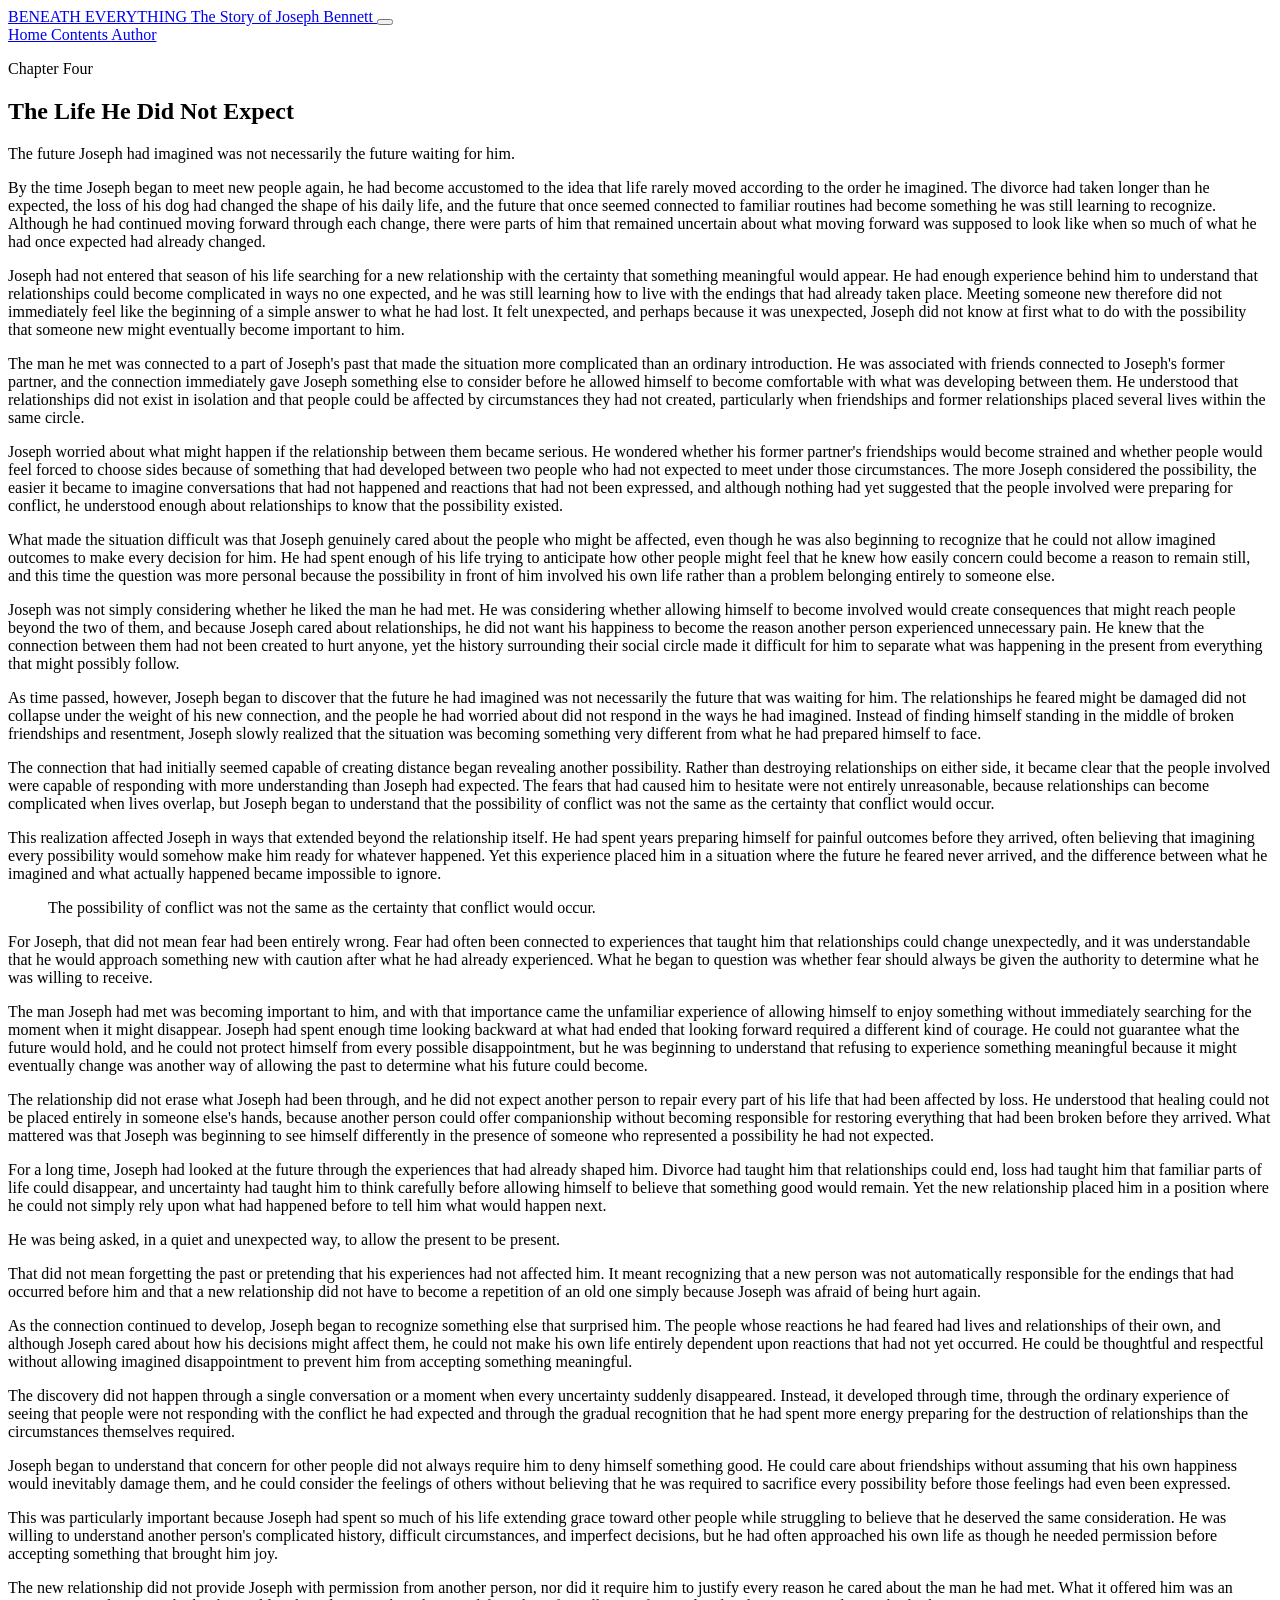
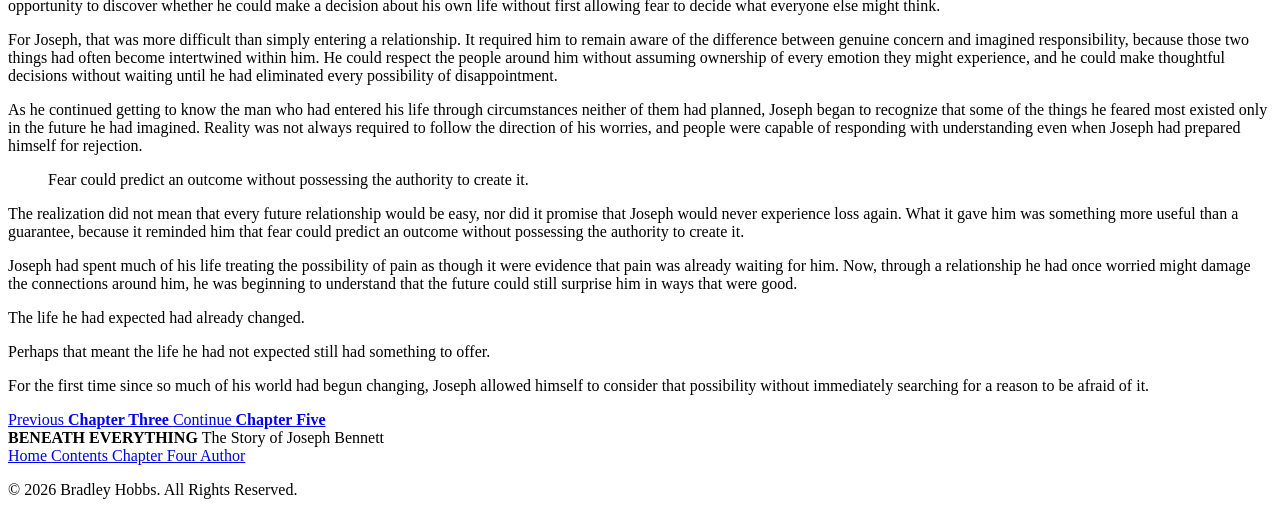
==== chapter-4.html @ fe608360 "Add Chapter Four HTML file" ====
<!DOCTYPE html>

<html lang="en">

<head>

  <meta charset="UTF-8">

  <meta
    name="viewport"
    content="width=device-width, initial-scale=1.0">

  <title>
    Chapter Four | Beneath Everything
  </title>

  <meta
    name="description"
    content="Read Chapter Four, The Life He Did Not Expect, from Beneath Everything: The Story of Joseph Bennett by Bradley Hobbs.">

  <meta
    name="author"
    content="Bradley Hobbs">


  <!-- ======================================================
       FONTS
  ======================================================= -->

  <link
    rel="preconnect"
    href="https://fonts.googleapis.com">

  <link
    rel="preconnect"
    href="https://fonts.gstatic.com"
    crossorigin>

  <link
    href="https://fonts.googleapis.com/css2?family=Cinzel:wght@400;500;600;700&family=Cormorant+Garamond:ital,wght@0,400;0,500;0,600;0,700;1,400;1,500&family=Inter:wght@400;500;600;700&display=swap"
    rel="stylesheet">


  <!-- ======================================================
       CHAPTER FOUR STYLES
  ======================================================= -->

  <link
    rel="stylesheet"
    href="css/chapter-4.css">

</head>


<body>


  <!-- ======================================================
       SITE HEADER
  ======================================================= -->

  <header class="site-header">

    <div class="nav-container">


      <a
        href="index.html"
        class="site-brand"
        aria-label="Beneath Everything Home">

        <span class="brand-main">
          BENEATH EVERYTHING
        </span>

        <span class="brand-subtitle">
          The Story of Joseph Bennett
        </span>

      </a>


      <button
        class="menu-toggle"
        type="button"
        aria-label="Open navigation"
        aria-expanded="false">

        <span></span>
        <span></span>
        <span></span>

      </button>


      <nav
        class="site-navigation"
        aria-label="Main Navigation">

        <a href="index.html">
          Home
        </a>

        <a href="contents.html">
          Contents
        </a>

        <a href="author.html">
          Author
        </a>

      </nav>


    </div>

  </header>


  <main>


    <!-- ======================================================
         CHAPTER HERO
    ======================================================= -->

    <section class="chapter-hero">

      <div class="chapter-hero-content">


        <p class="chapter-number">
          Chapter Four
        </p>


        <h1>
          The Life He Did Not Expect
        </h1>


        <div class="chapter-divider"></div>


        <p class="chapter-introduction">
          The future Joseph had imagined was not necessarily the future waiting for him.
        </p>


      </div>

    </section>


    <!-- ======================================================
         CHAPTER CONTENT
    ======================================================= -->

    <section class="chapter-section">

      <article class="chapter-content">


        <p>
          By the time Joseph began to meet new people again, he had become accustomed to the idea that life rarely moved according to the order he imagined. The divorce had taken longer than he expected, the loss of his dog had changed the shape of his daily life, and the future that once seemed connected to familiar routines had become something he was still learning to recognize. Although he had continued moving forward through each change, there were parts of him that remained uncertain about what moving forward was supposed to look like when so much of what he had once expected had already changed.
        </p>


        <p>
          Joseph had not entered that season of his life searching for a new relationship with the certainty that something meaningful would appear. He had enough experience behind him to understand that relationships could become complicated in ways no one expected, and he was still learning how to live with the endings that had already taken place. Meeting someone new therefore did not immediately feel like the beginning of a simple answer to what he had lost. It felt unexpected, and perhaps because it was unexpected, Joseph did not know at first what to do with the possibility that someone new might eventually become important to him.
        </p>


        <p>
          The man he met was connected to a part of Joseph's past that made the situation more complicated than an ordinary introduction. He was associated with friends connected to Joseph's former partner, and the connection immediately gave Joseph something else to consider before he allowed himself to become comfortable with what was developing between them. He understood that relationships did not exist in isolation and that people could be affected by circumstances they had not created, particularly when friendships and former relationships placed several lives within the same circle.
        </p>


        <p>
          Joseph worried about what might happen if the relationship between them became serious. He wondered whether his former partner's friendships would become strained and whether people would feel forced to choose sides because of something that had developed between two people who had not expected to meet under those circumstances. The more Joseph considered the possibility, the easier it became to imagine conversations that had not happened and reactions that had not been expressed, and although nothing had yet suggested that the people involved were preparing for conflict, he understood enough about relationships to know that the possibility existed.
        </p>


        <p>
          What made the situation difficult was that Joseph genuinely cared about the people who might be affected, even though he was also beginning to recognize that he could not allow imagined outcomes to make every decision for him. He had spent enough of his life trying to anticipate how other people might feel that he knew how easily concern could become a reason to remain still, and this time the question was more personal because the possibility in front of him involved his own life rather than a problem belonging entirely to someone else.
        </p>


        <p>
          Joseph was not simply considering whether he liked the man he had met. He was considering whether allowing himself to become involved would create consequences that might reach people beyond the two of them, and because Joseph cared about relationships, he did not want his happiness to become the reason another person experienced unnecessary pain. He knew that the connection between them had not been created to hurt anyone, yet the history surrounding their social circle made it difficult for him to separate what was happening in the present from everything that might possibly follow.
        </p>


        <div class="chapter-divider section-divider"></div>


        <p>
          As time passed, however, Joseph began to discover that the future he had imagined was not necessarily the future that was waiting for him. The relationships he feared might be damaged did not collapse under the weight of his new connection, and the people he had worried about did not respond in the ways he had imagined. Instead of finding himself standing in the middle of broken friendships and resentment, Joseph slowly realized that the situation was becoming something very different from what he had prepared himself to face.
        </p>


        <p>
          The connection that had initially seemed capable of creating distance began revealing another possibility. Rather than destroying relationships on either side, it became clear that the people involved were capable of responding with more understanding than Joseph had expected. The fears that had caused him to hesitate were not entirely unreasonable, because relationships can become complicated when lives overlap, but Joseph began to understand that the possibility of conflict was not the same as the certainty that conflict would occur.
        </p>


        <p>
          This realization affected Joseph in ways that extended beyond the relationship itself. He had spent years preparing himself for painful outcomes before they arrived, often believing that imagining every possibility would somehow make him ready for whatever happened. Yet this experience placed him in a situation where the future he feared never arrived, and the difference between what he imagined and what actually happened became impossible to ignore.
        </p>


        <blockquote>

          <p>
            The possibility of conflict was not the same as the certainty that conflict would occur.
          </p>

        </blockquote>


        <p>
          For Joseph, that did not mean fear had been entirely wrong. Fear had often been connected to experiences that taught him that relationships could change unexpectedly, and it was understandable that he would approach something new with caution after what he had already experienced. What he began to question was whether fear should always be given the authority to determine what he was willing to receive.
        </p>


        <p>
          The man Joseph had met was becoming important to him, and with that importance came the unfamiliar experience of allowing himself to enjoy something without immediately searching for the moment when it might disappear. Joseph had spent enough time looking backward at what had ended that looking forward required a different kind of courage. He could not guarantee what the future would hold, and he could not protect himself from every possible disappointment, but he was beginning to understand that refusing to experience something meaningful because it might eventually change was another way of allowing the past to determine what his future could become.
        </p>


        <p>
          The relationship did not erase what Joseph had been through, and he did not expect another person to repair every part of his life that had been affected by loss. He understood that healing could not be placed entirely in someone else's hands, because another person could offer companionship without becoming responsible for restoring everything that had been broken before they arrived. What mattered was that Joseph was beginning to see himself differently in the presence of someone who represented a possibility he had not expected.
        </p>


        <p>
          For a long time, Joseph had looked at the future through the experiences that had already shaped him. Divorce had taught him that relationships could end, loss had taught him that familiar parts of life could disappear, and uncertainty had taught him to think carefully before allowing himself to believe that something good would remain. Yet the new relationship placed him in a position where he could not simply rely upon what had happened before to tell him what would happen next.
        </p>


        <div class="reflection-question">

          <p>
            He was being asked, in a quiet and unexpected way, to allow the present to be present.
          </p>

        </div>


        <p>
          That did not mean forgetting the past or pretending that his experiences had not affected him. It meant recognizing that a new person was not automatically responsible for the endings that had occurred before him and that a new relationship did not have to become a repetition of an old one simply because Joseph was afraid of being hurt again.
        </p>


        <p>
          As the connection continued to develop, Joseph began to recognize something else that surprised him. The people whose reactions he had feared had lives and relationships of their own, and although Joseph cared about how his decisions might affect them, he could not make his own life entirely dependent upon reactions that had not yet occurred. He could be thoughtful and respectful without allowing imagined disappointment to prevent him from accepting something meaningful.
        </p>


        <p>
          The discovery did not happen through a single conversation or a moment when every uncertainty suddenly disappeared. Instead, it developed through time, through the ordinary experience of seeing that people were not responding with the conflict he had expected and through the gradual recognition that he had spent more energy preparing for the destruction of relationships than the circumstances themselves required.
        </p>


        <p>
          Joseph began to understand that concern for other people did not always require him to deny himself something good. He could care about friendships without assuming that his own happiness would inevitably damage them, and he could consider the feelings of others without believing that he was required to sacrifice every possibility before those feelings had even been expressed.
        </p>


        <div class="chapter-divider section-divider"></div>


        <p>
          This was particularly important because Joseph had spent so much of his life extending grace toward other people while struggling to believe that he deserved the same consideration. He was willing to understand another person's complicated history, difficult circumstances, and imperfect decisions, but he had often approached his own life as though he needed permission before accepting something that brought him joy.
        </p>


        <p>
          The new relationship did not provide Joseph with permission from another person, nor did it require him to justify every reason he cared about the man he had met. What it offered him was an opportunity to discover whether he could make a decision about his own life without first allowing fear to decide what everyone else might think.
        </p>


        <p>
          For Joseph, that was more difficult than simply entering a relationship. It required him to remain aware of the difference between genuine concern and imagined responsibility, because those two things had often become intertwined within him. He could respect the people around him without assuming ownership of every emotion they might experience, and he could make thoughtful decisions without waiting until he had eliminated every possibility of disappointment.
        </p>


        <p>
          As he continued getting to know the man who had entered his life through circumstances neither of them had planned, Joseph began to recognize that some of the things he feared most existed only in the future he had imagined. Reality was not always required to follow the direction of his worries, and people were capable of responding with understanding even when Joseph had prepared himself for rejection.
        </p>


        <blockquote>

          <p>
            Fear could predict an outcome without possessing the authority to create it.
          </p>

        </blockquote>


        <p>
          The realization did not mean that every future relationship would be easy, nor did it promise that Joseph would never experience loss again. What it gave him was something more useful than a guarantee, because it reminded him that fear could predict an outcome without possessing the authority to create it.
        </p>


        <p>
          Joseph had spent much of his life treating the possibility of pain as though it were evidence that pain was already waiting for him. Now, through a relationship he had once worried might damage the connections around him, he was beginning to understand that the future could still surprise him in ways that were good.
        </p>


        <div class="closing-question">

          <p>
            The life he had expected had already changed.
          </p>

        </div>


        <p>
          Perhaps that meant the life he had not expected still had something to offer.
        </p>


        <p>
          For the first time since so much of his world had begun changing, Joseph allowed himself to consider that possibility without immediately searching for a reason to be afraid of it.
        </p>


        <!-- ==================================================
             CHAPTER NAVIGATION
        =================================================== -->

        <nav
          class="chapter-navigation"
          aria-label="Chapter Navigation">


          <a
            href="chapter-3.html"
            class="navigation-link previous">

            <span>
              Previous
            </span>

            <strong>
              Chapter Three
            </strong>

          </a>


          <a
            href="chapter-5.html"
            class="navigation-link next">

            <span>
              Continue
            </span>

            <strong>
              Chapter Five
            </strong>

          </a>


        </nav>


      </article>

    </section>


  </main>


  <!-- ======================================================
       FOOTER
  ======================================================= -->

  <footer class="site-footer">

    <div class="footer-content">


      <div class="footer-brand">

        <strong>
          BENEATH EVERYTHING
        </strong>

        <span>
          The Story of Joseph Bennett
        </span>

      </div>


      <div class="footer-links">

        <a href="index.html">
          Home
        </a>

        <a href="contents.html">
          Contents
        </a>

        <a
          href="chapter-4.html"
          aria-current="page">

          Chapter Four
        </a>

        <a href="author.html">
          Author
        </a>

      </div>


      <p class="footer-copyright">
        © 2026 Bradley Hobbs. All Rights Reserved.
      </p>


    </div>

  </footer>


  <!-- ======================================================
       CHAPTER FOUR JAVASCRIPT
  ======================================================= -->

  <script src="js/chapter-4.js"></script>


</body>

</html>
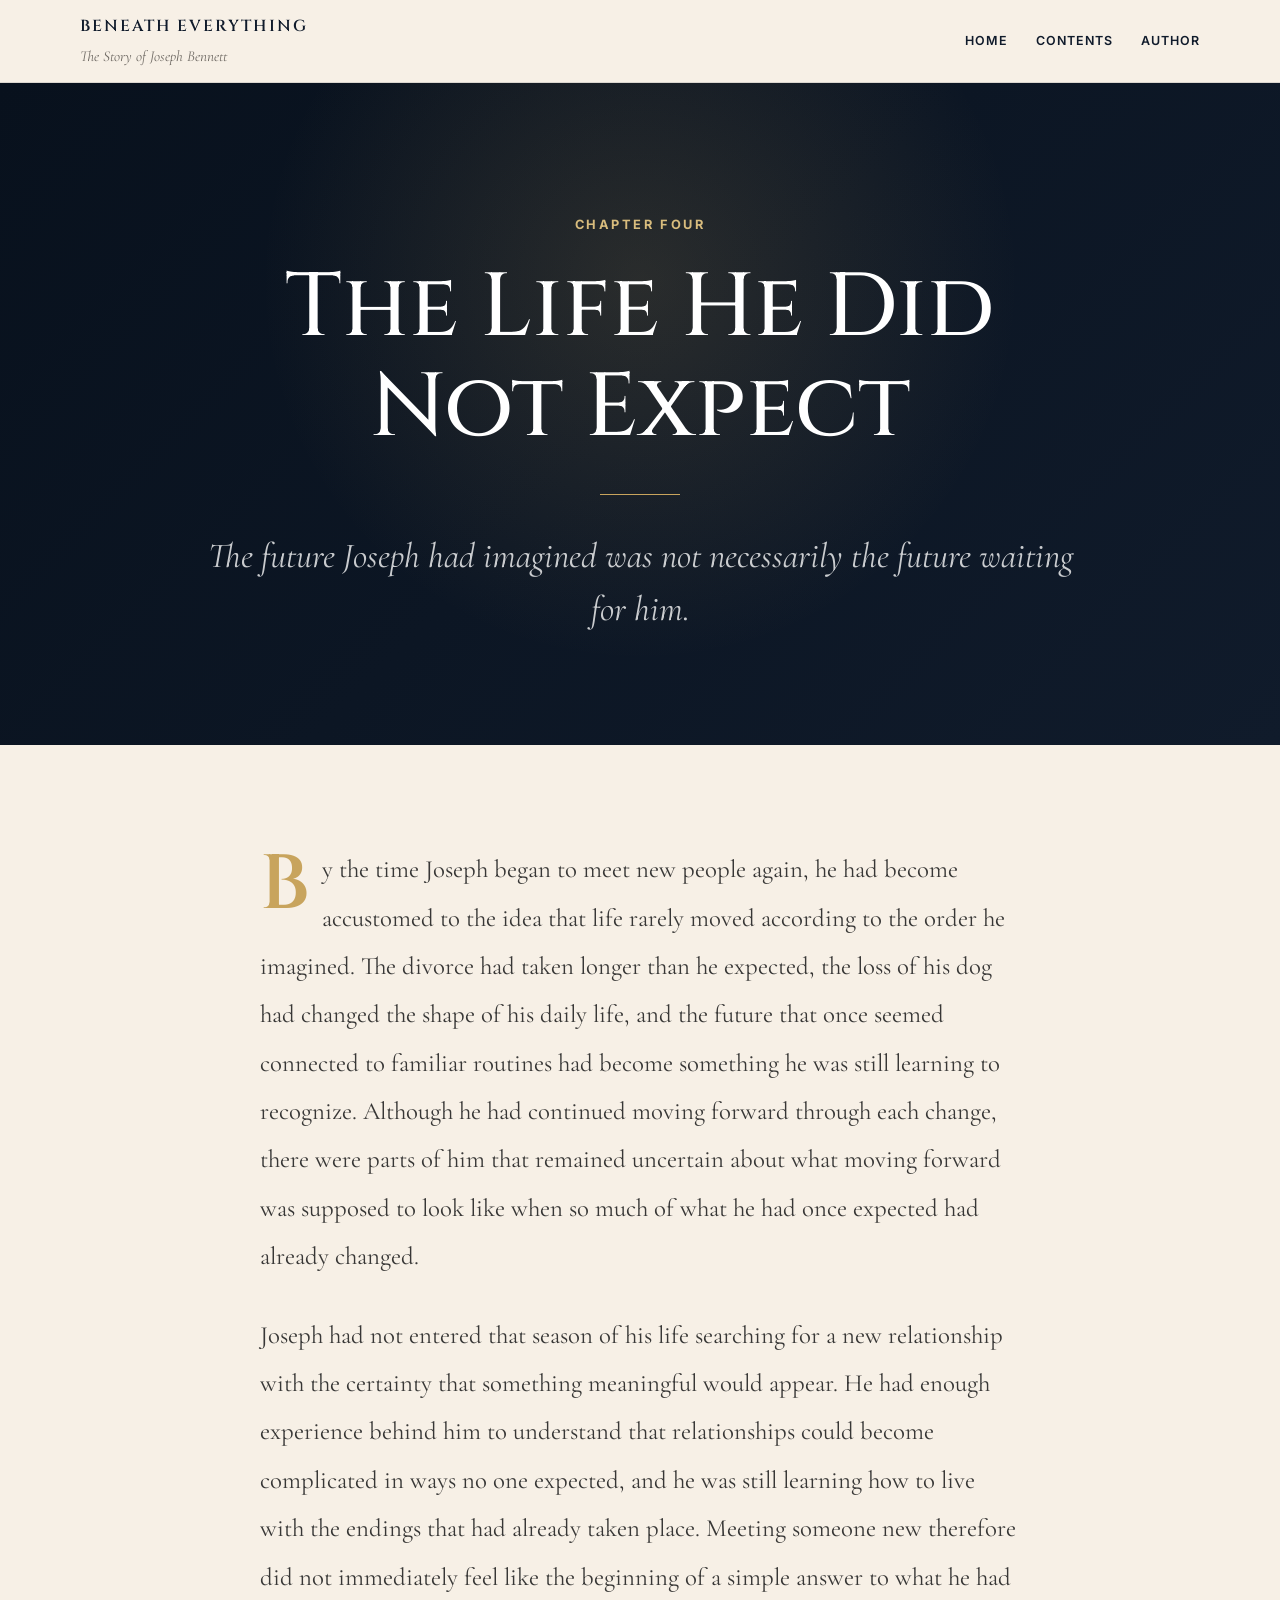
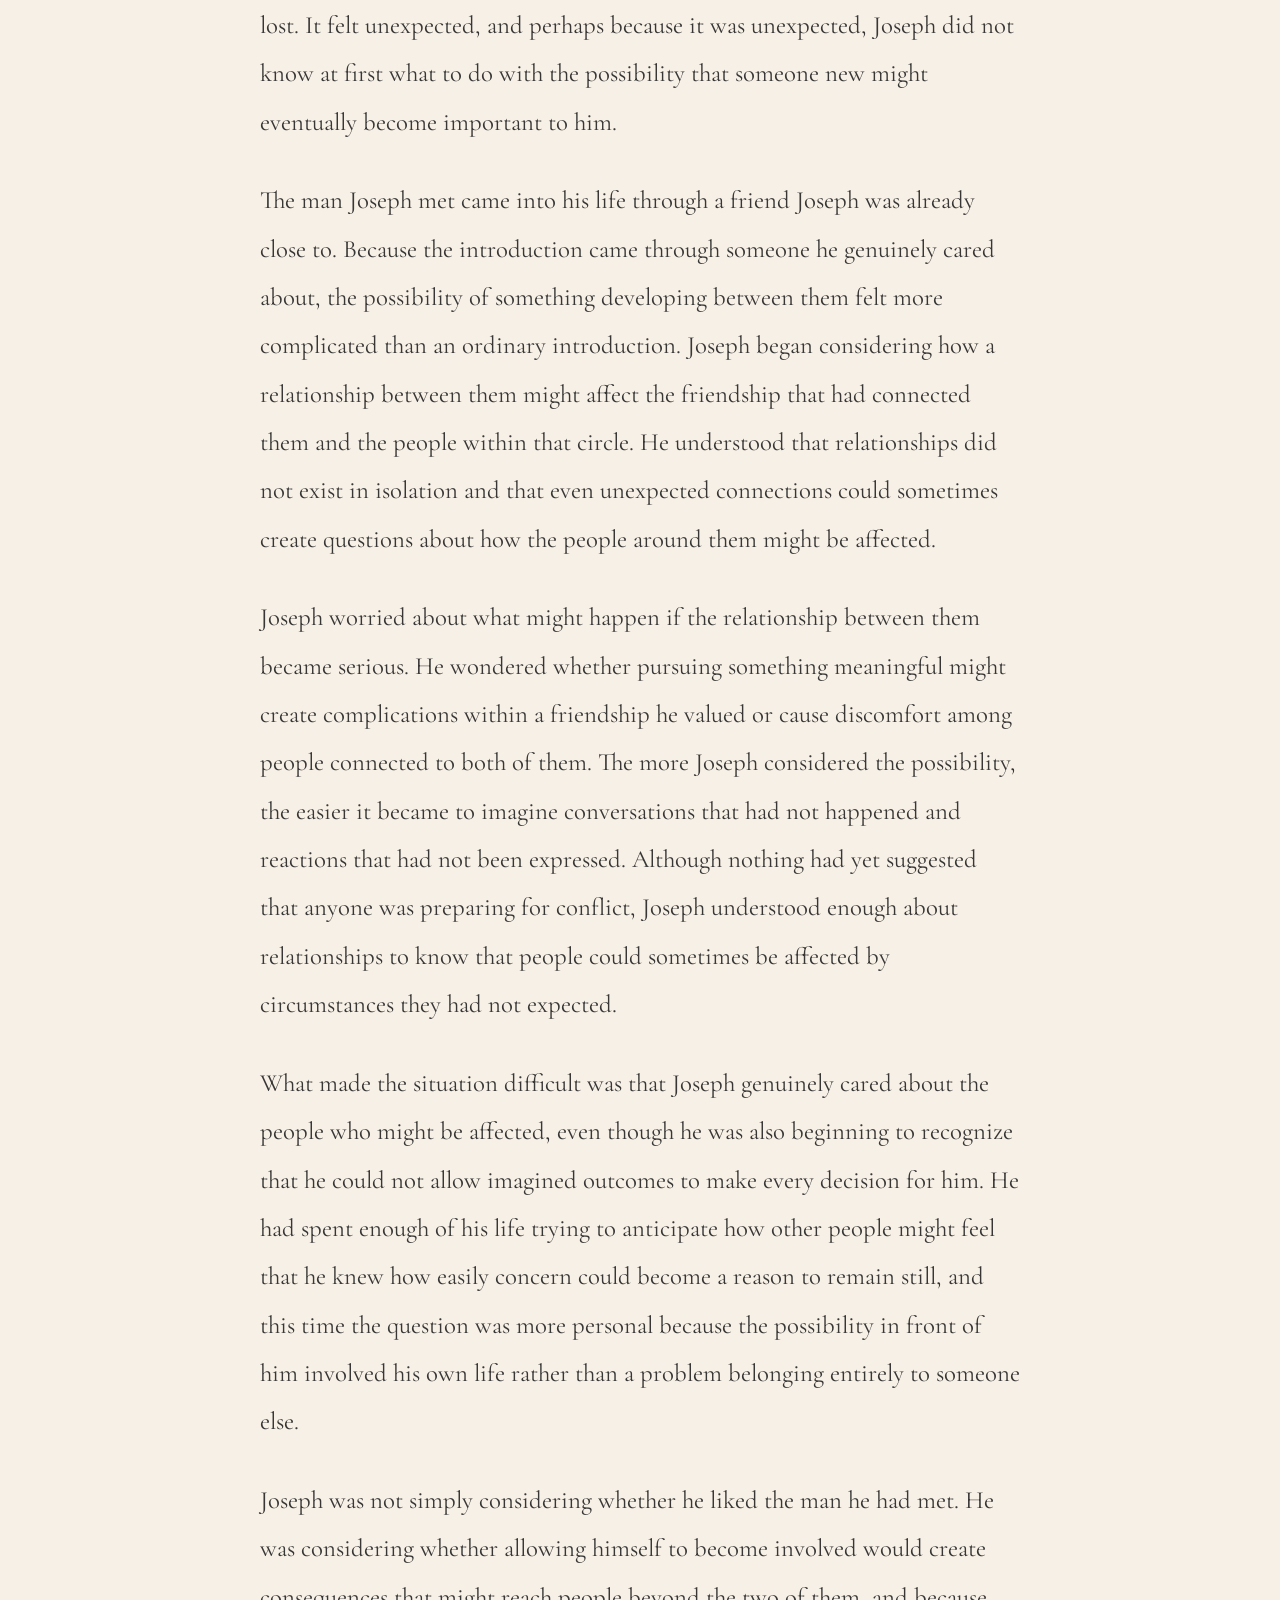
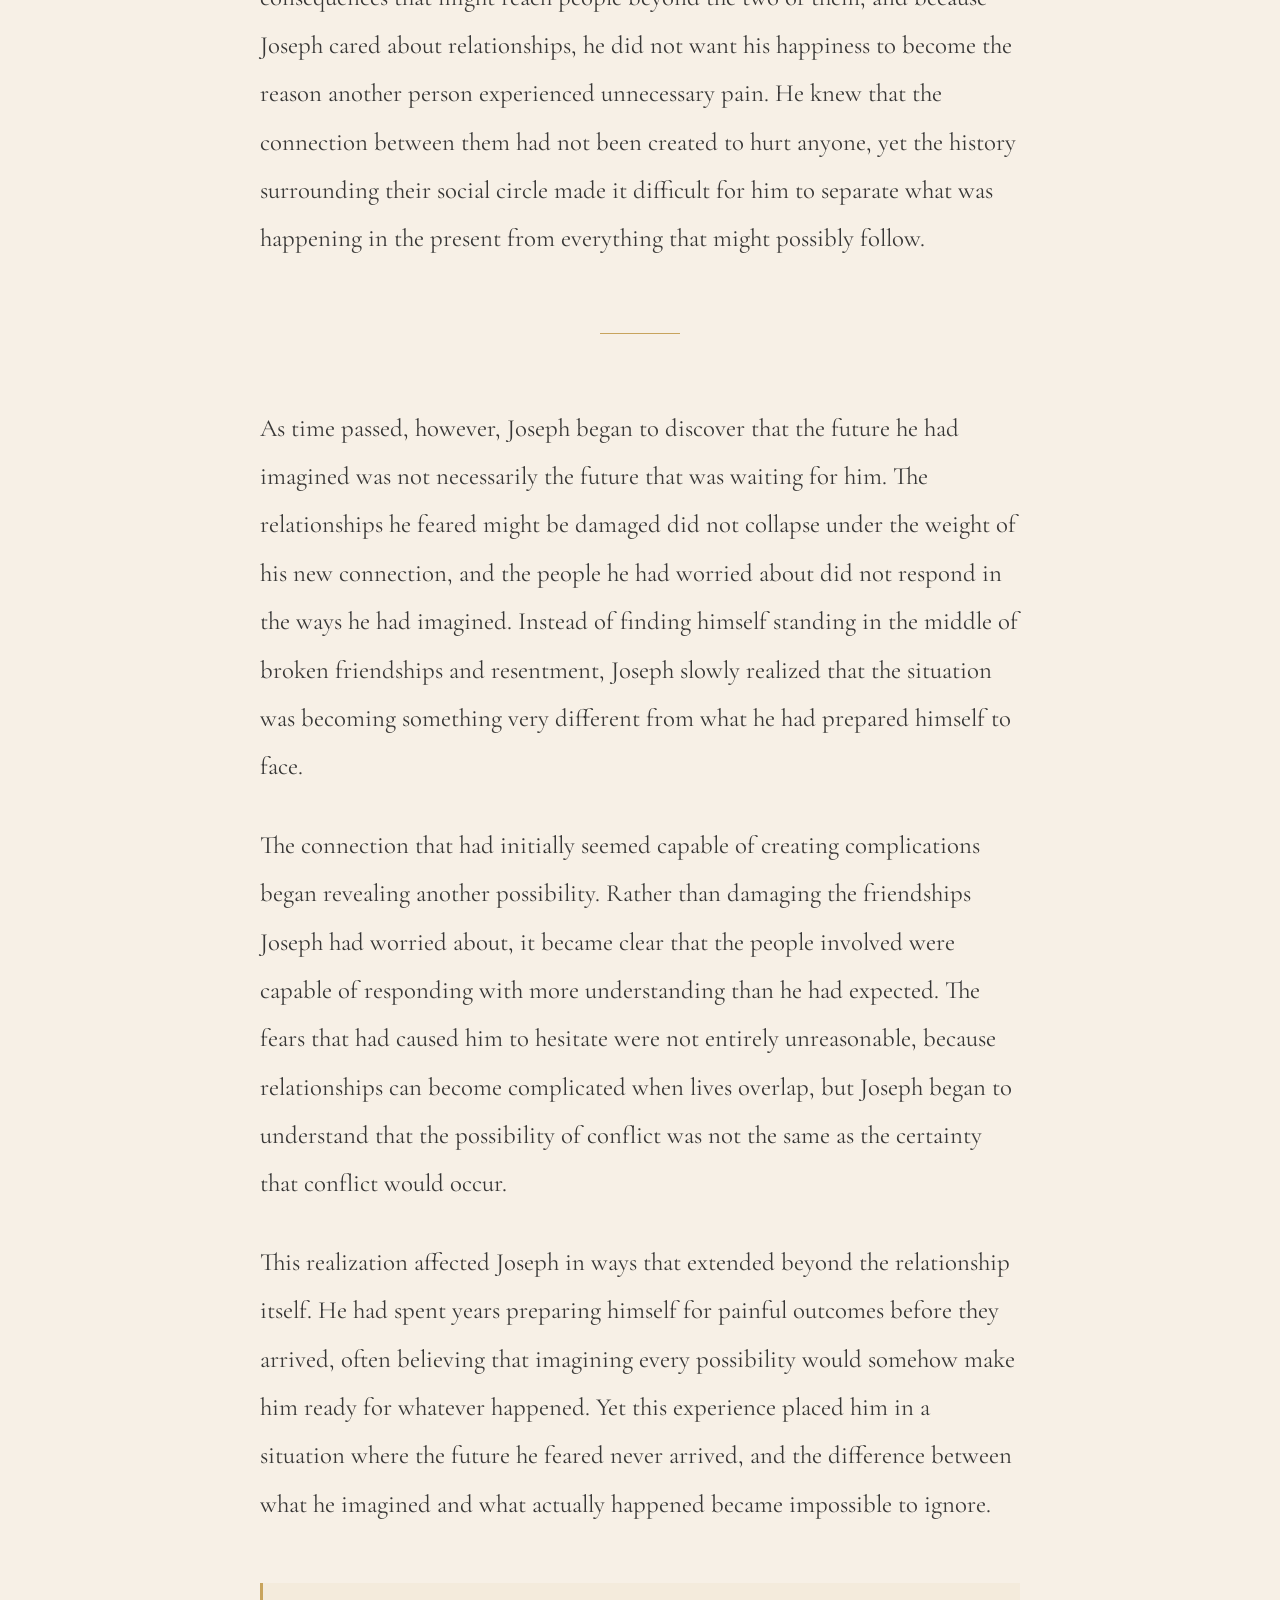
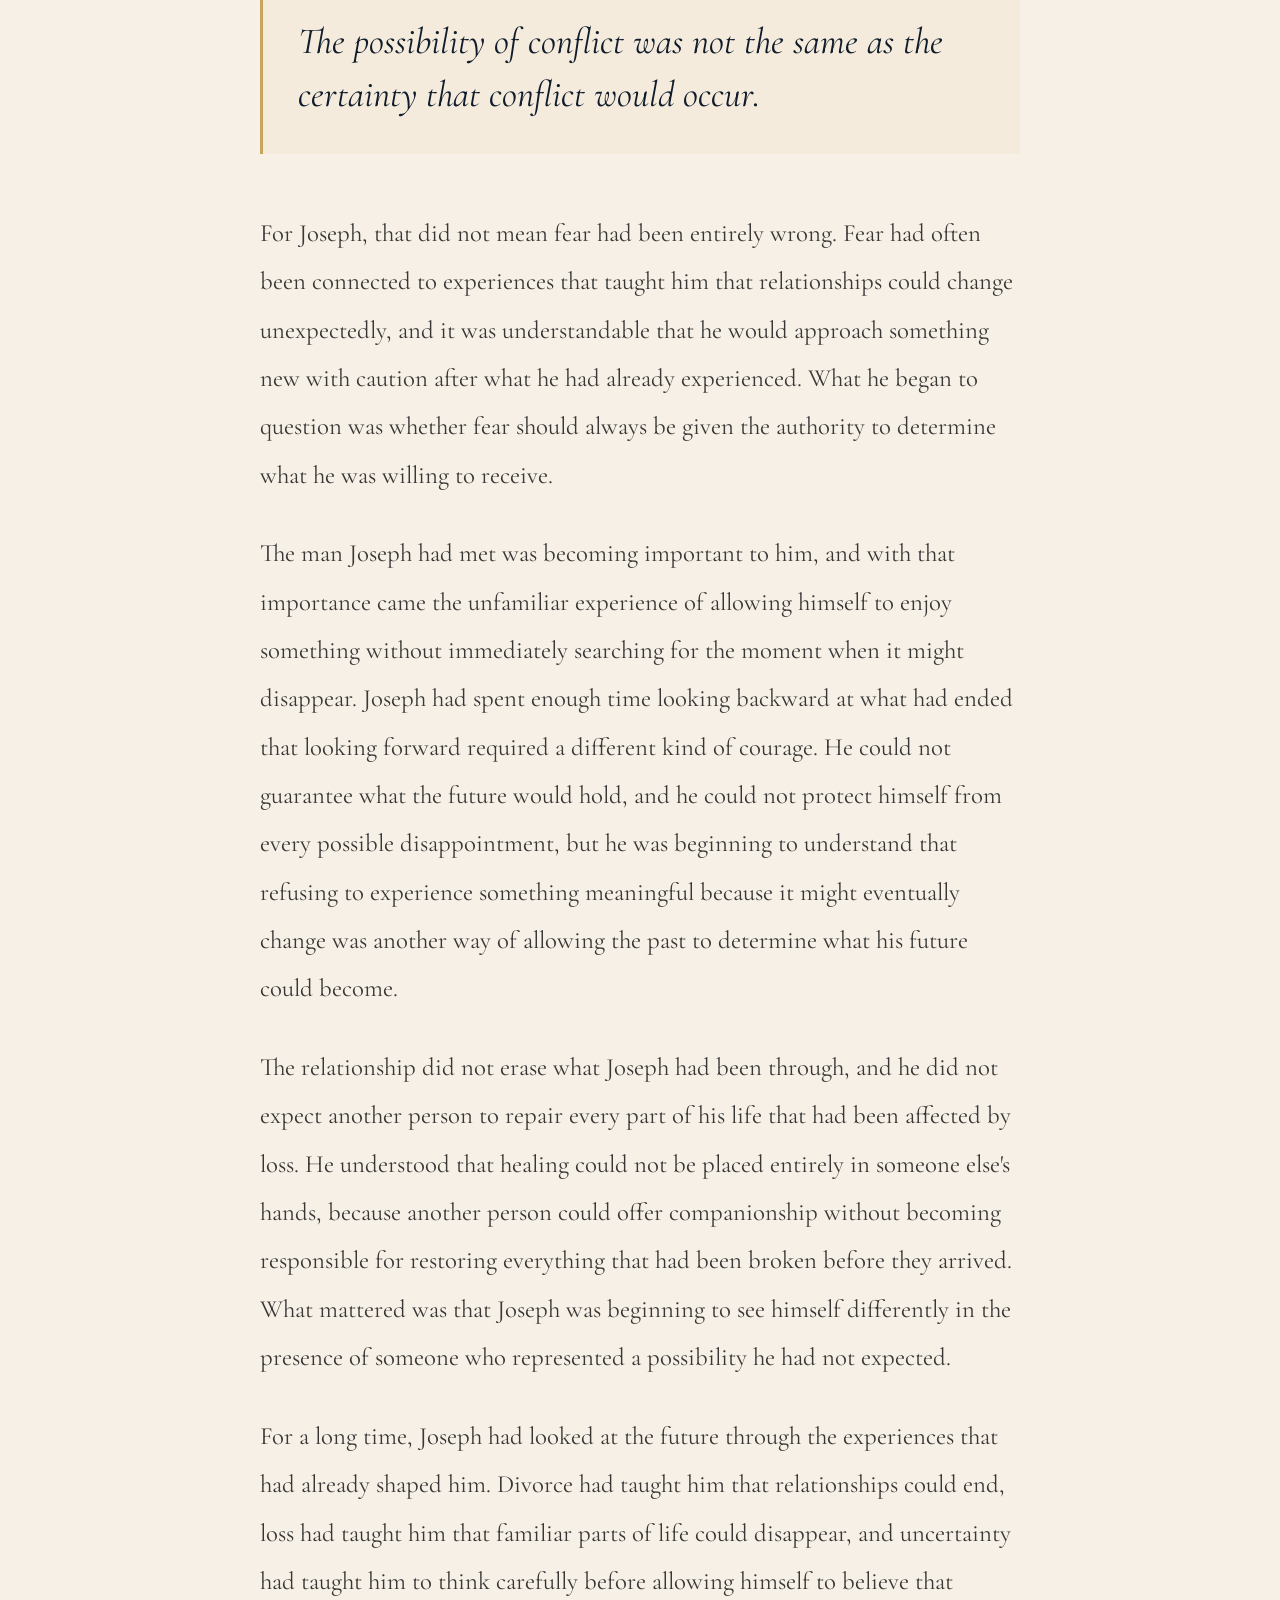
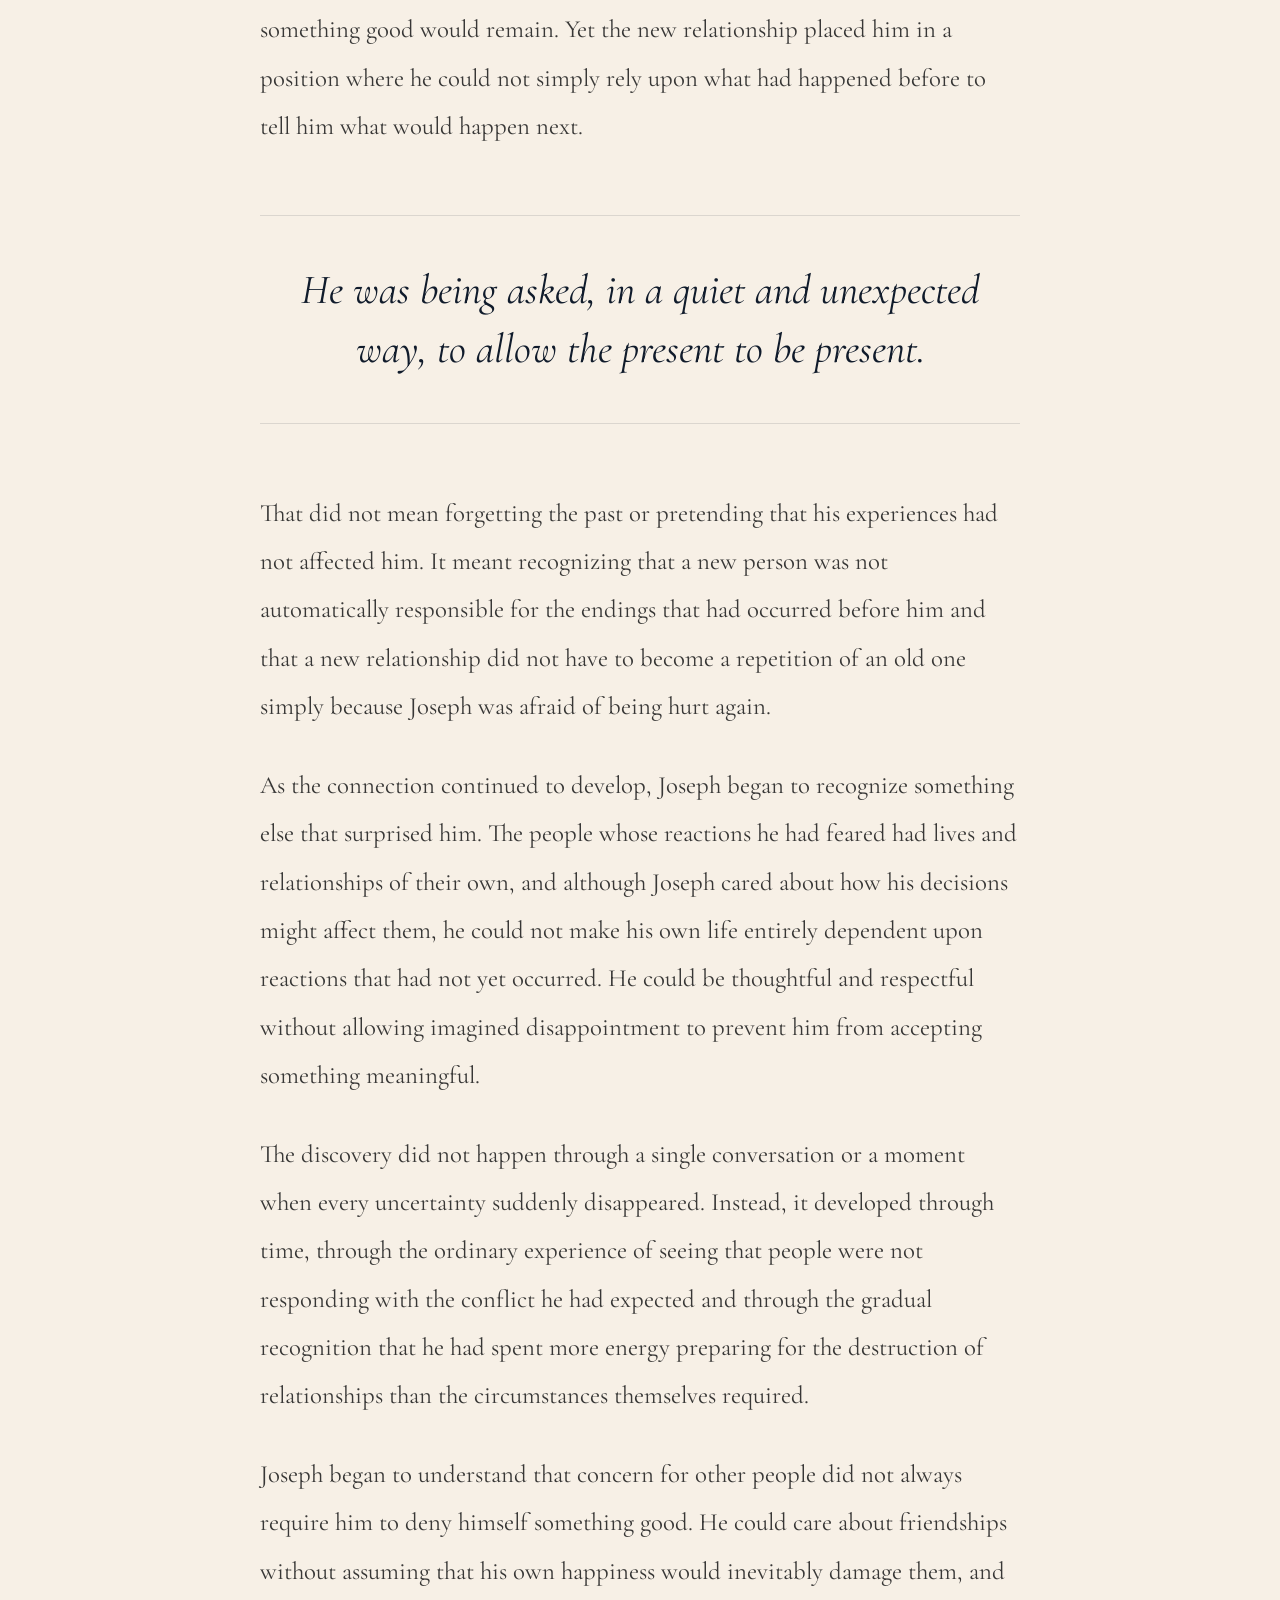
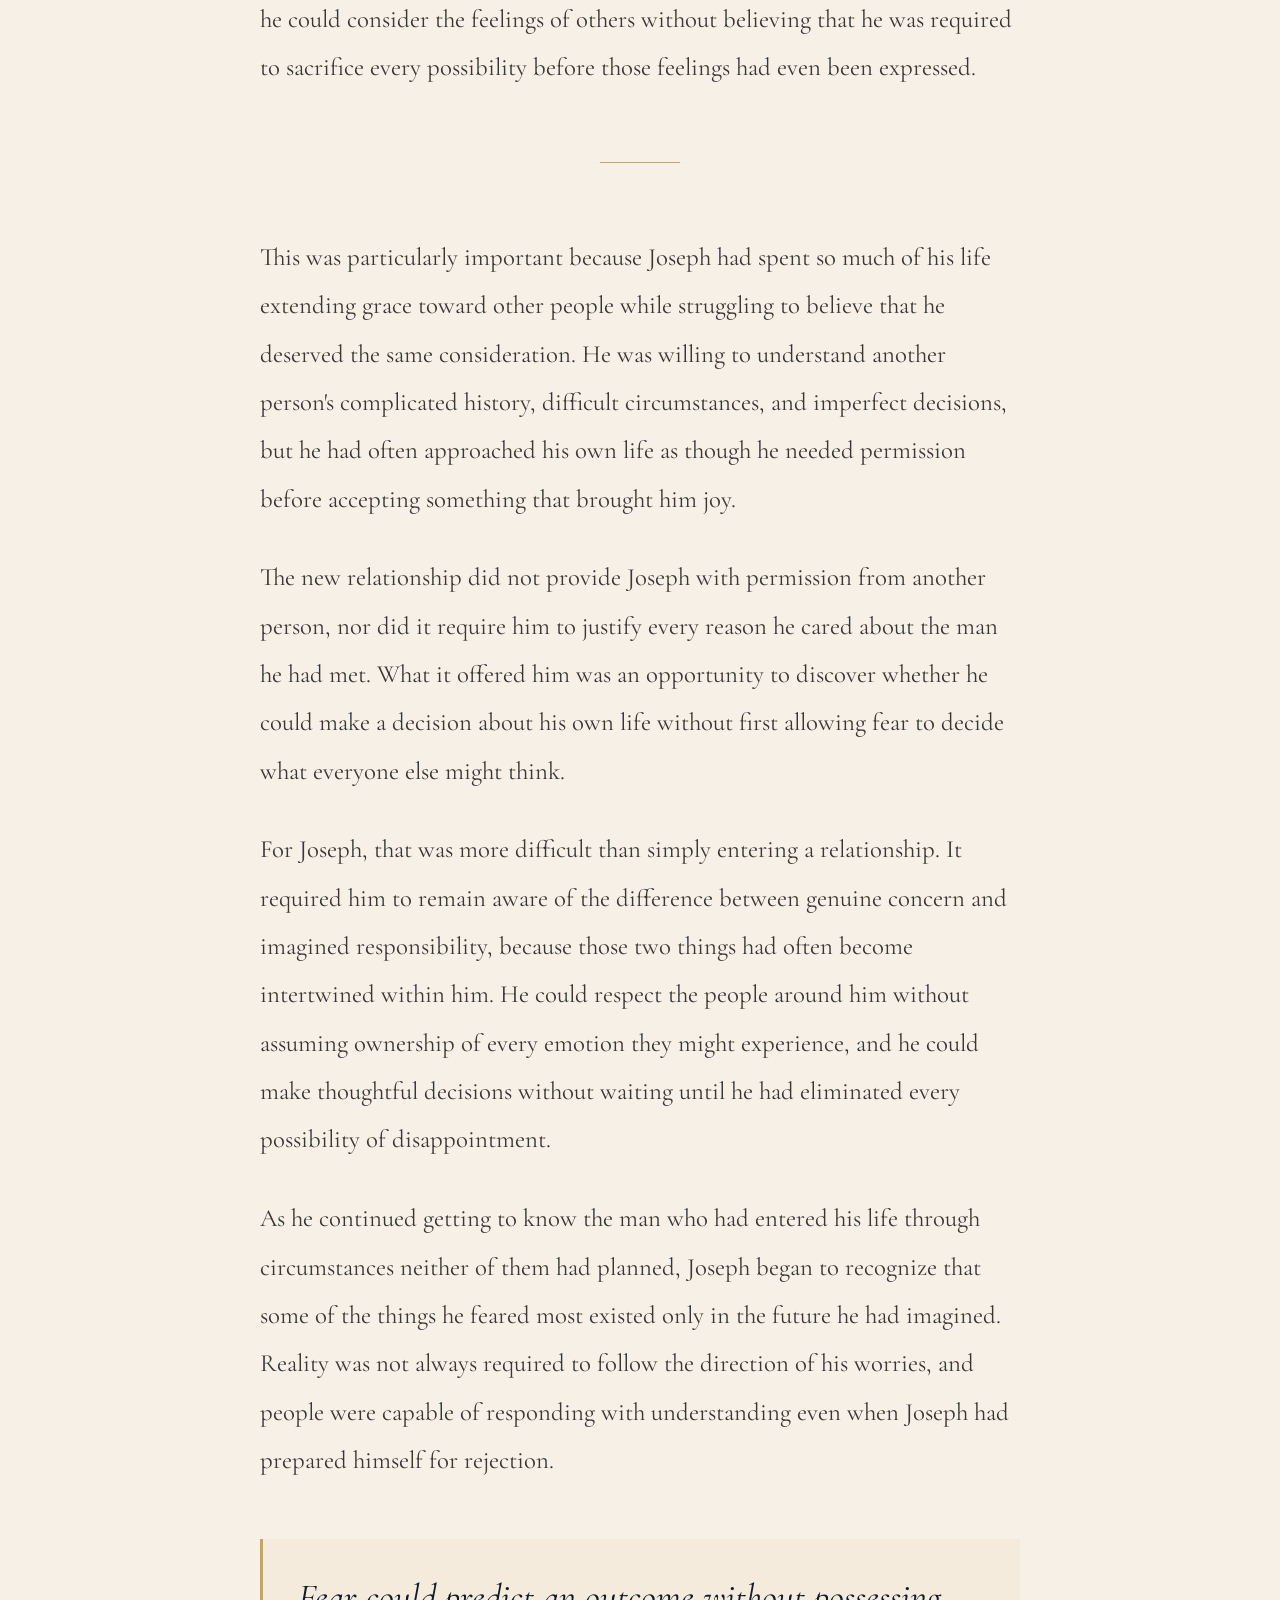
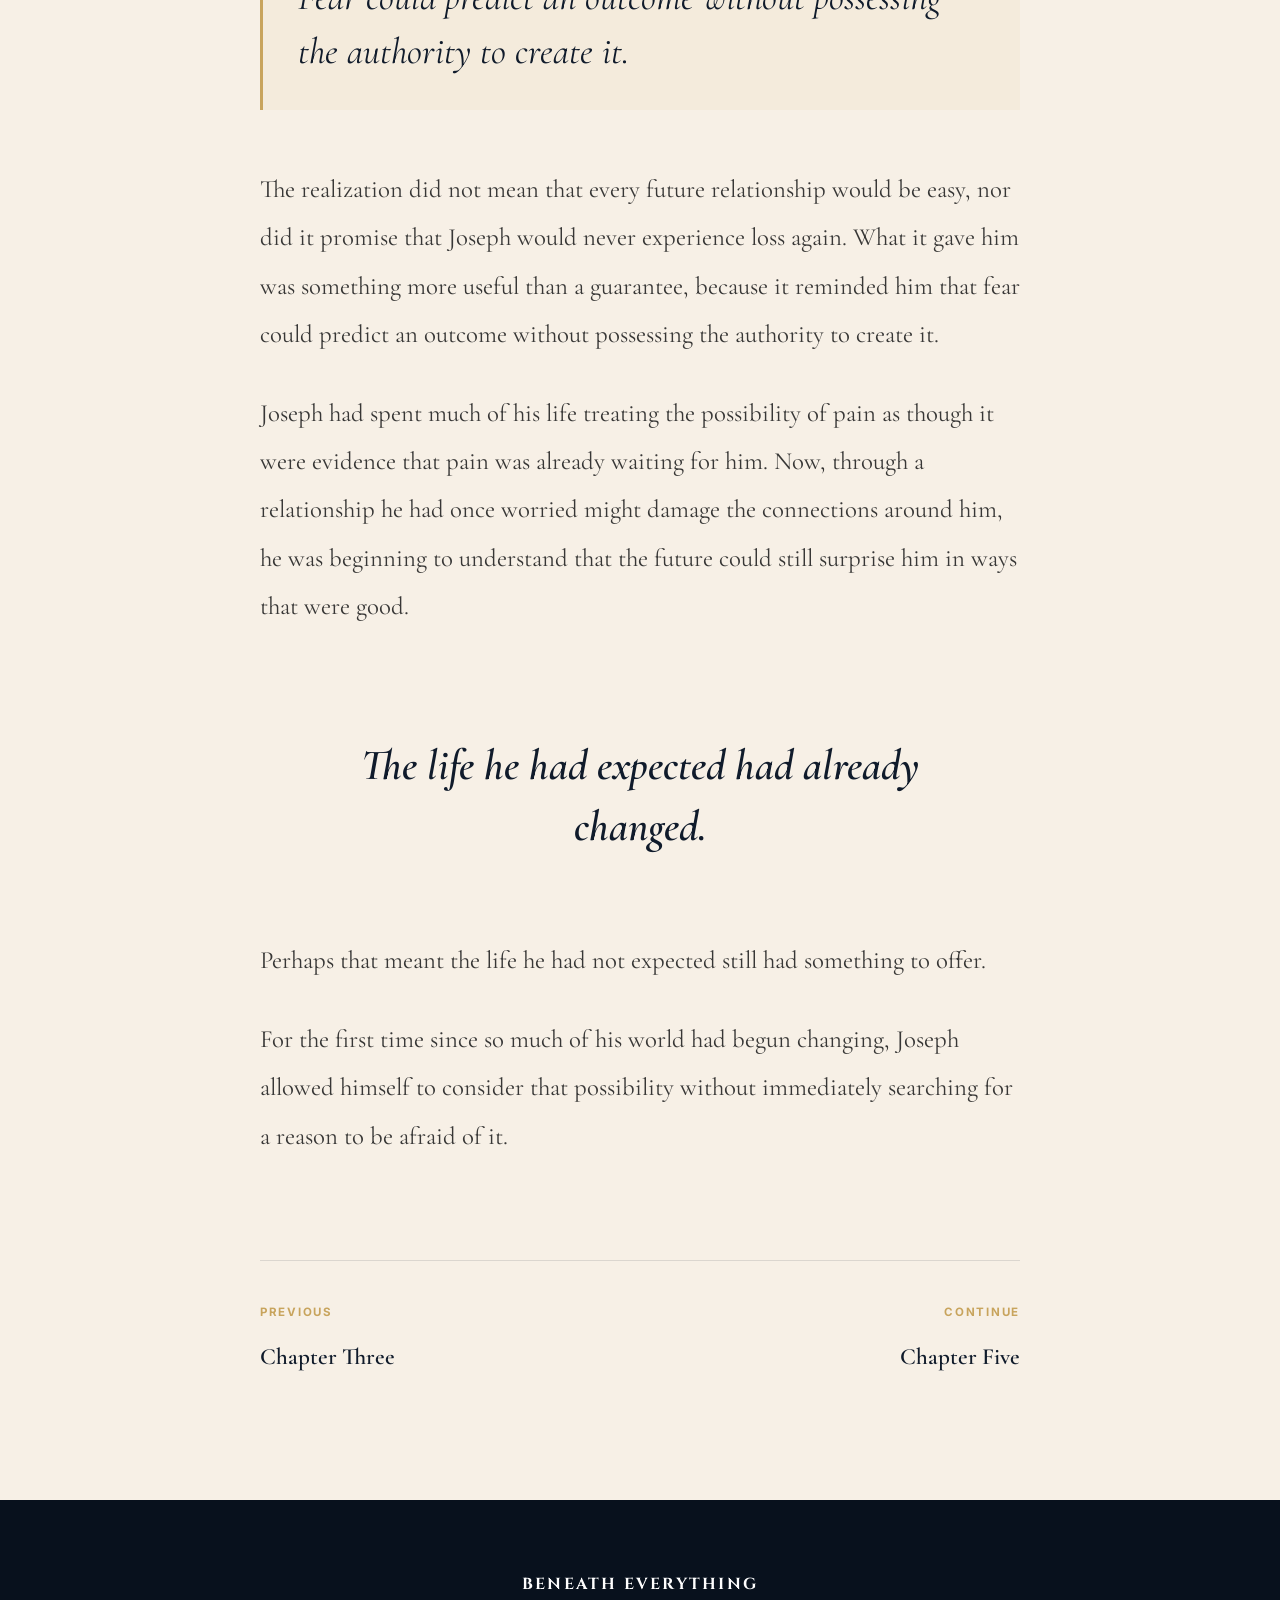
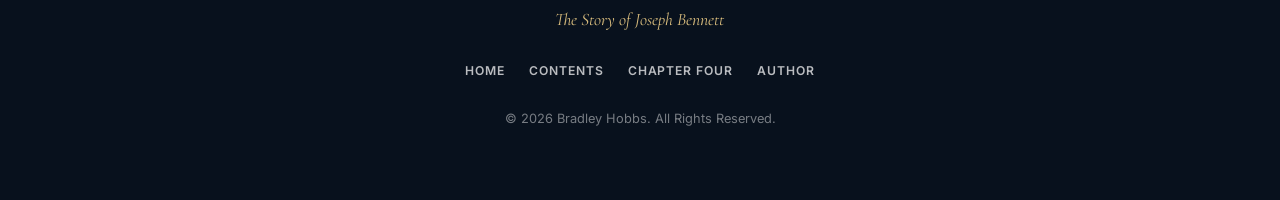
==== commit 7a48d87f: "Update chapter-4.html" ====
--- a/chapter-4.html
+++ b/chapter-4.html
@@ -172,13 +172,13 @@
 
 
         <p>
-          The man he met was connected to a part of Joseph's past that made the situation more complicated than an ordinary introduction. He was associated with friends connected to Joseph's former partner, and the connection immediately gave Joseph something else to consider before he allowed himself to become comfortable with what was developing between them. He understood that relationships did not exist in isolation and that people could be affected by circumstances they had not created, particularly when friendships and former relationships placed several lives within the same circle.
-        </p>
-
-
-        <p>
-          Joseph worried about what might happen if the relationship between them became serious. He wondered whether his former partner's friendships would become strained and whether people would feel forced to choose sides because of something that had developed between two people who had not expected to meet under those circumstances. The more Joseph considered the possibility, the easier it became to imagine conversations that had not happened and reactions that had not been expressed, and although nothing had yet suggested that the people involved were preparing for conflict, he understood enough about relationships to know that the possibility existed.
-        </p>
+  The man Joseph met came into his life through a friend Joseph was already close to. Because the introduction came through someone he genuinely cared about, the possibility of something developing between them felt more complicated than an ordinary introduction. Joseph began considering how a relationship between them might affect the friendship that had connected them and the people within that circle. He understood that relationships did not exist in isolation and that even unexpected connections could sometimes create questions about how the people around them might be affected.
+</p>
+
+
+        <p>
+  Joseph worried about what might happen if the relationship between them became serious. He wondered whether pursuing something meaningful might create complications within a friendship he valued or cause discomfort among people connected to both of them. The more Joseph considered the possibility, the easier it became to imagine conversations that had not happened and reactions that had not been expressed. Although nothing had yet suggested that anyone was preparing for conflict, Joseph understood enough about relationships to know that people could sometimes be affected by circumstances they had not expected.
+</p>
 
 
         <p>
@@ -200,8 +200,8 @@
 
 
         <p>
-          The connection that had initially seemed capable of creating distance began revealing another possibility. Rather than destroying relationships on either side, it became clear that the people involved were capable of responding with more understanding than Joseph had expected. The fears that had caused him to hesitate were not entirely unreasonable, because relationships can become complicated when lives overlap, but Joseph began to understand that the possibility of conflict was not the same as the certainty that conflict would occur.
-        </p>
+  The connection that had initially seemed capable of creating complications began revealing another possibility. Rather than damaging the friendships Joseph had worried about, it became clear that the people involved were capable of responding with more understanding than he had expected. The fears that had caused him to hesitate were not entirely unreasonable, because relationships can become complicated when lives overlap, but Joseph began to understand that the possibility of conflict was not the same as the certainty that conflict would occur.
+</p>
 
 
         <p>
--- a/css/chapter-4.css
+++ b/css/chapter-4.css
@@ -0,0 +1,825 @@
+/* =========================================================
+   BENEATH EVERYTHING
+   CHAPTER FOUR STYLESHEET
+
+   Chapter Four
+   The Life He Did Not Expect
+
+   Author: Bradley Hobbs
+   Version: 1.0
+========================================================= */
+
+
+/* =========================================================
+   ROOT
+========================================================= */
+
+:root {
+
+  --ivory: #f7f0e6;
+  --paper: #fffdf8;
+
+  --gold: #c8a45d;
+  --gold-light: #d8bc7d;
+
+  --navy: #101b2b;
+  --navy-dark: #08111d;
+
+  --charcoal: #222222;
+  --muted: #6f6a63;
+
+  --white: #ffffff;
+
+  --border:
+    rgba(16, 27, 43, 0.12);
+
+  --reading-width: 760px;
+
+}
+
+
+/* =========================================================
+   RESET
+========================================================= */
+
+* {
+  box-sizing: border-box;
+}
+
+
+html {
+  scroll-behavior: smooth;
+}
+
+
+body {
+  margin: 0;
+
+  background:
+    var(--ivory);
+
+  color:
+    var(--charcoal);
+
+  font-family:
+    "Inter",
+    sans-serif;
+
+  line-height: 1.8;
+}
+
+
+a {
+  color: inherit;
+
+  text-decoration: none;
+}
+
+
+/* =========================================================
+   HEADER
+========================================================= */
+
+.site-header {
+  position: sticky;
+
+  top: 0;
+
+  z-index: 1000;
+
+  background:
+    rgba(247, 240, 230, 0.96);
+
+  border-bottom:
+    1px solid var(--border);
+
+  backdrop-filter:
+    blur(12px);
+}
+
+
+.nav-container {
+  width:
+    min(1120px, calc(100% - 48px));
+
+  min-height: 82px;
+
+  margin: 0 auto;
+
+  display: flex;
+
+  align-items: center;
+
+  justify-content: space-between;
+
+  gap: 30px;
+}
+
+
+.site-brand {
+  display: flex;
+
+  flex-direction: column;
+
+  gap: 2px;
+}
+
+
+.brand-main {
+  color:
+    var(--navy);
+
+  font-family:
+    "Cinzel",
+    serif;
+
+  font-size: 1rem;
+
+  font-weight: 600;
+
+  letter-spacing: 0.12em;
+}
+
+
+.brand-subtitle {
+  color:
+    var(--muted);
+
+  font-family:
+    "Cormorant Garamond",
+    serif;
+
+  font-size: 0.95rem;
+
+  font-style: italic;
+}
+
+
+/* =========================================================
+   NAVIGATION
+========================================================= */
+
+.site-navigation {
+  display: flex;
+
+  align-items: center;
+
+  gap: 28px;
+}
+
+
+.site-navigation a {
+  color:
+    var(--navy);
+
+  font-size: 0.78rem;
+
+  font-weight: 600;
+
+  letter-spacing: 0.08em;
+
+  text-transform: uppercase;
+
+  transition:
+    color 0.25s ease;
+}
+
+
+.site-navigation a:hover {
+  color:
+    var(--gold);
+}
+
+
+/* =========================================================
+   MOBILE MENU
+========================================================= */
+
+.menu-toggle {
+  display: none;
+
+  border: 0;
+
+  background:
+    transparent;
+
+  cursor: pointer;
+}
+
+
+.menu-toggle span {
+  display: block;
+
+  width: 25px;
+
+  height: 2px;
+
+  margin: 5px;
+
+  background:
+    var(--navy);
+}
+
+
+/* =========================================================
+   CHAPTER HERO
+========================================================= */
+
+.chapter-hero {
+  position: relative;
+
+  padding:
+    130px 24px 110px;
+
+  overflow: hidden;
+
+  text-align: center;
+
+  background:
+    linear-gradient(
+      135deg,
+      var(--navy-dark),
+      var(--navy)
+    );
+
+  color:
+    var(--white);
+}
+
+
+.chapter-hero::before {
+  content: "";
+
+  position: absolute;
+
+  inset: 0;
+
+  background:
+    radial-gradient(
+      circle at 50% 30%,
+      rgba(200, 164, 93, 0.16),
+      transparent 48%
+    );
+}
+
+
+.chapter-hero-content {
+  position: relative;
+
+  z-index: 1;
+
+  width:
+    min(900px, 100%);
+
+  margin: 0 auto;
+}
+
+
+.chapter-number {
+  margin:
+    0 0 22px;
+
+  color:
+    var(--gold-light);
+
+  font-size: 0.8rem;
+
+  font-weight: 700;
+
+  letter-spacing: 0.2em;
+
+  text-transform: uppercase;
+}
+
+
+.chapter-hero h1 {
+  margin: 0;
+
+  color:
+    var(--white);
+
+  font-family:
+    "Cinzel",
+    serif;
+
+  font-size:
+    clamp(2.8rem, 7vw, 5.8rem);
+
+  font-weight: 500;
+
+  line-height: 1.12;
+}
+
+
+.chapter-divider {
+  width: 80px;
+
+  height: 1px;
+
+  margin:
+    35px auto;
+
+  background:
+    var(--gold);
+}
+
+
+.chapter-introduction {
+  margin: 0;
+
+  color:
+    rgba(255, 255, 255, 0.78);
+
+  font-family:
+    "Cormorant Garamond",
+    serif;
+
+  font-size:
+    clamp(1.5rem, 3vw, 2.2rem);
+
+  font-style: italic;
+
+  line-height: 1.5;
+}
+
+
+/* =========================================================
+   CHAPTER CONTENT
+========================================================= */
+
+.chapter-section {
+  padding:
+    100px 24px 120px;
+}
+
+
+.chapter-content {
+  width:
+    min(var(--reading-width), 100%);
+
+  margin: 0 auto;
+
+  color:
+    rgba(34, 34, 34, 0.9);
+
+  font-family:
+    "Cormorant Garamond",
+    serif;
+
+  font-size:
+    clamp(1.3rem, 2vw, 1.55rem);
+
+  line-height: 1.95;
+}
+
+
+.chapter-content p {
+  margin:
+    0 0 1.9rem;
+}
+
+
+/* =========================================================
+   FIRST LETTER
+========================================================= */
+
+.chapter-content > p:first-child::first-letter {
+  float: left;
+
+  margin:
+    10px 12px 0 0;
+
+  color:
+    var(--gold);
+
+  font-family:
+    "Cinzel",
+    serif;
+
+  font-size:
+    4.8rem;
+
+  font-weight: 600;
+
+  line-height: 0.8;
+}
+
+
+/* =========================================================
+   QUOTES
+========================================================= */
+
+.chapter-content blockquote {
+  margin:
+    55px 0;
+
+  padding:
+    32px 35px;
+
+  border-left:
+    3px solid var(--gold);
+
+  background:
+    rgba(200, 164, 93, 0.07);
+
+  color:
+    var(--navy);
+
+  font-size:
+    clamp(1.7rem, 3vw, 2.3rem);
+
+  font-style: italic;
+
+  line-height: 1.45;
+}
+
+
+.chapter-content blockquote p {
+  margin: 0;
+}
+
+
+/* =========================================================
+   REFLECTION
+========================================================= */
+
+.reflection-question {
+  margin:
+    65px 0;
+
+  padding:
+    45px 30px;
+
+  text-align: center;
+
+  border-top:
+    1px solid var(--border);
+
+  border-bottom:
+    1px solid var(--border);
+}
+
+
+.reflection-question p {
+  margin: 0;
+
+  color:
+    var(--navy);
+
+  font-size:
+    clamp(1.8rem, 4vw, 2.6rem);
+
+  font-style: italic;
+
+  line-height: 1.4;
+}
+
+
+/* =========================================================
+   SECTION DIVIDERS
+========================================================= */
+
+.section-divider {
+  margin:
+    70px auto;
+
+  background:
+    var(--gold);
+}
+
+
+/* =========================================================
+   CLOSING
+========================================================= */
+
+.closing-question {
+  margin:
+    60px 0 35px;
+
+  padding:
+    45px 30px;
+
+  text-align: center;
+}
+
+
+.closing-question p {
+  margin: 0;
+
+  color:
+    var(--navy);
+
+  font-size:
+    clamp(1.8rem, 4vw, 2.7rem);
+
+  font-style: italic;
+
+  font-weight: 600;
+
+  line-height: 1.4;
+}
+
+
+/* =========================================================
+   CHAPTER NAVIGATION
+========================================================= */
+
+.chapter-navigation {
+  display: flex;
+
+  justify-content: space-between;
+
+  gap: 30px;
+
+  margin-top: 100px;
+
+  padding-top: 40px;
+
+  border-top:
+    1px solid var(--border);
+}
+
+
+.navigation-link {
+  max-width: 45%;
+}
+
+
+.navigation-link.next {
+  margin-left: auto;
+
+  text-align: right;
+}
+
+
+.navigation-link span {
+  display: block;
+
+  margin-bottom: 8px;
+
+  color:
+    var(--gold);
+
+  font-family:
+    "Inter",
+    sans-serif;
+
+  font-size: 0.72rem;
+
+  font-weight: 700;
+
+  letter-spacing: 0.15em;
+
+  text-transform: uppercase;
+}
+
+
+.navigation-link strong {
+  color:
+    var(--navy);
+
+  font-size:
+    1.45rem;
+
+  font-weight: 600;
+
+  transition:
+    color 0.25s ease;
+}
+
+
+.navigation-link:hover strong {
+  color:
+    var(--gold);
+}
+
+
+/* =========================================================
+   FOOTER
+========================================================= */
+
+.site-footer {
+  padding:
+    70px 24px;
+
+  background:
+    var(--navy-dark);
+
+  color:
+    rgba(255, 255, 255, 0.72);
+}
+
+
+.footer-content {
+  width:
+    min(1120px, 100%);
+
+  margin: 0 auto;
+
+  display: flex;
+
+  flex-direction: column;
+
+  align-items: center;
+
+  gap: 25px;
+
+  text-align: center;
+}
+
+
+.footer-brand {
+  display: flex;
+
+  flex-direction: column;
+
+  gap: 5px;
+}
+
+
+.footer-brand strong {
+  color:
+    var(--white);
+
+  font-family:
+    "Cinzel",
+    serif;
+
+  letter-spacing:
+    0.14em;
+}
+
+
+.footer-brand span {
+  color:
+    var(--gold-light);
+
+  font-family:
+    "Cormorant Garamond",
+    serif;
+
+  font-size:
+    1.1rem;
+
+  font-style: italic;
+}
+
+
+.footer-links {
+  display: flex;
+
+  flex-wrap: wrap;
+
+  justify-content: center;
+
+  gap:
+    12px 24px;
+}
+
+
+.footer-links a {
+  font-size:
+    0.76rem;
+
+  font-weight: 600;
+
+  letter-spacing:
+    0.08em;
+
+  text-transform: uppercase;
+}
+
+
+.footer-links a:hover {
+  color:
+    var(--gold);
+}
+
+
+.footer-copyright {
+  margin: 0;
+
+  color:
+    rgba(255, 255, 255, 0.45);
+
+  font-family:
+    "Inter",
+    sans-serif;
+
+  font-size:
+    0.8rem;
+}
+
+
+/* =========================================================
+   MOBILE
+========================================================= */
+
+@media (max-width: 760px) {
+
+  .nav-container {
+    width:
+      calc(100% - 32px);
+
+    min-height: 72px;
+  }
+
+
+  .menu-toggle {
+    display: block;
+  }
+
+
+  .site-navigation {
+    position: absolute;
+
+    top: 72px;
+
+    right: 0;
+
+    left: 0;
+
+    display: none;
+
+    flex-direction: column;
+
+    align-items: stretch;
+
+    gap: 0;
+
+    padding:
+      15px 16px 25px;
+
+    background:
+      var(--ivory);
+
+    border-bottom:
+      1px solid var(--border);
+  }
+
+
+  .site-navigation.is-open {
+    display: flex;
+  }
+
+
+  .site-navigation a {
+    padding:
+      15px 0;
+
+    border-bottom:
+      1px solid var(--border);
+  }
+
+
+  .chapter-hero {
+    padding:
+      100px 24px 85px;
+  }
+
+
+  .chapter-section {
+    padding:
+      70px 24px 90px;
+  }
+
+
+  .chapter-content {
+    font-size:
+      1.25rem;
+  }
+
+
+  .chapter-content blockquote {
+    margin:
+      45px 0;
+
+    padding:
+      25px;
+  }
+
+
+  .reflection-question,
+  .closing-question {
+    padding:
+      35px 20px;
+  }
+
+
+  .chapter-navigation {
+    flex-direction: column;
+
+    gap: 30px;
+  }
+
+
+  .navigation-link,
+  .navigation-link.next {
+    max-width: 100%;
+
+    margin-left: 0;
+
+    text-align: left;
+  }
+
+}
